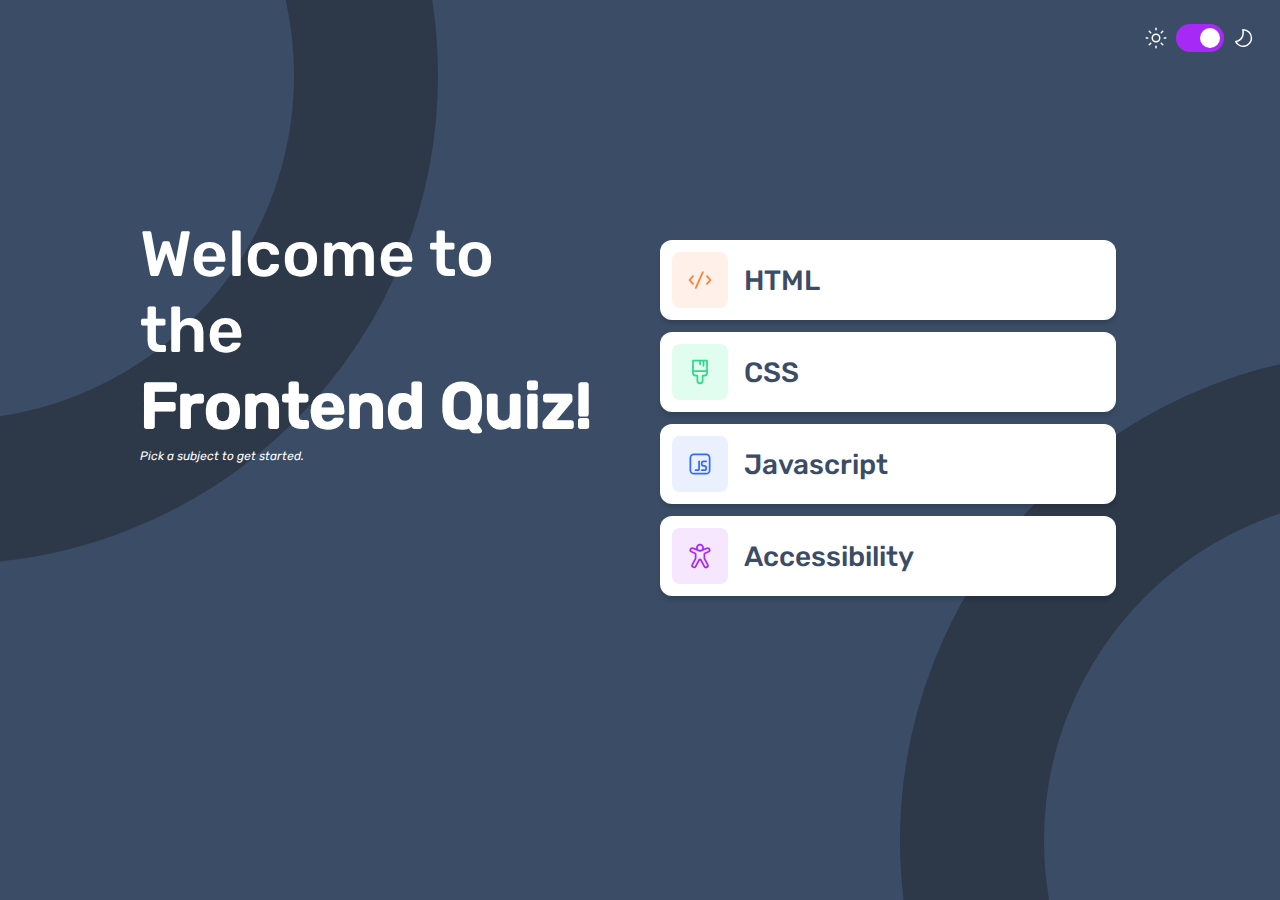
==== index.html @ f5e27ccb "refact: folder" ====
<!DOCTYPE html>
<html lang="en">
  <head>
    <meta charset="UTF-8" />
    <meta name="viewport" content="width=device-width, initial-scale=1.0" />

    <link
      rel="icon"
      type="image/png"
      sizes="32x32"
      href="./assets/images/favicon-32x32.png"
    />
    <link rel="stylesheet" href="./css/index.css" />
    <link rel="stylesheet" href="./css/header.css" />
    <link rel="stylesheet" href="./css/home.css" />
    <title>Quiz app</title>
  </head>
  <body>
    <div id="theme-bg" class="theme-bg">
      <header>
        <nav class="nav-container">
          <div class="header-right">
            <img id="sun" src="./assets/images/icon-sun-dark.svg" />
            <label class="switch">
              <input id="toggle-switch" type="checkbox" />
              <span class="slider round"></span>
            </label>
            <img id="moon" src="./assets/images/icon-moon-dark.svg" />
          </div>
        </nav>
      </header>
      <main>
        <div class="container">
          <div class="align-home-title">
            <h1 class="thin">
              Welcome to the <br /><strong>Frontend Quiz!</strong>
            </h1>
            <p class="body-s">Pick a subject to get started.</p>
          </div>
          <ul class="subject-container">
            <li>
              <button id="html">
                <div class="answer-option html-quiz">
                  <img
                    src="./assets/images/icon-html.svg"
                    style="width: 28px; height: 28px"
                  />
                </div>
                <h3>HTML</h3>
              </button>
            </li>
            <li>
              <button id="css">
                <div class="answer-option css-quiz">
                  <img
                    src="./assets/images/icon-css.svg"
                    style="width: 28px; height: 28px"
                  />
                </div>
                <h3>CSS</h3>
              </button>
            </li>
            <li>
              <button id="js">
                <div class="answer-option js-quiz">
                  <img
                    src="./assets/images/icon-js.svg"
                    style="width: 28px; height: 28px"
                  />
                </div>
                <h3>Javascript</h3>
              </button>
            </li>
            <li>
              <button id="accessibility">
                <div class="answer-option accessibility-quiz">
                  <img
                    src="./assets/images/icon-accessibility.svg"
                    style="width: 28px; height: 28px"
                  />
                </div>
                <h3>Accessibility</h3>
              </button>
            </li>
          </ul>
        </div>
      </main>
    </div>
    <script src="./js/home.js"></script>
    <script src="./js/theme.js"></script>
  </body>
</html>
---- css/index.css ----
:root {
  --purple: rgb(167, 41, 245);
  --light-purple: #f6e7ff;
  --primary-color: #313e51;
  --navy: #3b4d66;
  --grey-navy: #626c7f;
  --light-blush: #abc1e1;
  --light-gray: #f4f6fa;
  --pure-white: #ffffff;
  --bg: #f4f6fa;
  --green: #26d782;
  --red: #ee5454;
}

[data-theme="dark"] {
  --purple: rgb(167, 41, 245);
  --primary-color: #ffffff;
  --light-purple: #f6e7ff;
  --navy: #3b4d66;
  --grey-navy: #626c7f;
  --light-blush: #abc1e1;
  --light-gray: #f4f6fa;
  --bg: #3b4d66;
  --green: #26d782;
  --red: #ee5454;
}

* {
  margin: 0;
  padding: 0;
  outline: none;
}

/* Font Faces */

@font-face {
  font-family: "Rubik";
  src: url("/starter-code/assets/fonts/static/Rubik-Italic.ttf")
    format("truetype");
  font-weight: normal;
  font-style: italic;
  text-align: left;
}

@font-face {
  font-family: "Rubik";
  src: url("/starter-code/assets/fonts/static/Rubik-Regular.ttf")
    format("truetype");
  font-weight: normal;
  font-style: normal;
  text-align: left;
}

@font-face {
  font-family: "Rubik";
  src: url("/starter-code/assets/fonts/static/Rubik-Medium.ttf")
    format("truetype");
  font-weight: 500;
  font-style: normal;
  text-align: left;
}

/* End of Font Faces */

* {
  margin: 0;
  padding: 0;
  outline: none;
}

/* Typography */

.display {
  font-family: "Rubik", sans-serif;
  font-weight: 500;
  font-style: normal;
  font-size: 9rem;
  line-height: 6.25rem;
  color: var(--primary-color);
}

h1 {
  font-family: "Rubik", sans-serif;
  font-weight: 500;
  font-style: normal;
  font-size: 40px;
  color: var(--primary-color);
}

h1.regular {
  font-weight: 100;
  font-style: normal;
}

h2 {
  font-family: "Rubik", sans-serif;
  font-weight: 500;
  font-style: normal;
  font-size: 20px;
  color: var(--primary-color);
}

h2.thin {
  font-weight: 100;
  font-style: normal;
}

h3 {
  font-family: "Rubik", sans-serif;
  font-weight: 500;
  font-style: normal;
  font-size: 1.125rem;
  color: var(--primary-color);
}

.body-m {
  font-family: "Rubik", sans-serif;
  font-weight: normal;
  font-style: normal;
  font-size: 0.75rem;
  line-height: 1.5rem;
  color: var(--primary-color);
}

.body-s {
  font-family: "Rubik", sans-serif;
  font-weight: normal;
  font-style: italic;
  font-size: 0.75rem;
  line-height: 1.5rem;
  color: var(--primary-color);
}

/* End of Typography */

/* Buttons */

button {
  width: 100%;
  min-height: 56px;
  padding: 0.75rem;
  background-color: var(--purple);
  display: flex;
  justify-content: center;
  align-items: center;
  outline: none;
  transition-duration: 0.4s;
  border: none;
  border-radius: 12px;
}

button:hover {
  cursor: pointer;
  background-color: rgba(167, 41, 245, 0.5);
}

button h3 {
  color: var(--pure-white);
}

/* End of buttons */

/* List item */
li {
  list-style: none;
}

li button {
  display: flex;
  flex: 1;
  background-color: var(--pure-white);
  align-items: center;
  justify-content: flex-start;
  box-shadow: 0px 4px 4px rgba(0, 0, 0, 0.15);
  column-gap: 8px;
}

.answer-option {
  background-color: var(--light-gray);
  display: flex;
  justify-content: center;
  align-items: center;
  min-width: 40px;
  min-height: 40px;
  border-radius: 8px;
}

li button h3 {
  color: var(--navy);
}

li button:hover {
  background-color: var(--pure-white);
}

li button:hover:nth-child(0) {
  background-color: var(--light-purple);
}

.active {
  border: 3px solid var(--purple);
}

.answer-option-active {
  background-color: var(--purple);
}

.answer-option-active h3 {
  color: var(--pure-white);
}

.correct {
  border-color: var(--green);
}

.wrong {
  border-color: var(--red);
}

/* End of List items */

/* Switch toggle */

.switch {
  position: relative;
  display: inline-block;
  width: 3rem;
  height: 1.75rem;
}

.switch input {
  opacity: 0;
  width: 0;
  height: 0;
}

.slider {
  position: absolute;
  cursor: pointer;
  top: 0;
  left: 0;
  right: 0;
  bottom: 0;
  background-color: var(--purple);
  -webkit-transition: 0.4s;
  transition: 0.4s;
}

.slider:before {
  position: absolute;
  content: "";
  height: 20px;
  width: 20px;
  left: 4px;
  bottom: 4px;
  background-color: var(--pure-white);
  -webkit-transition: 0.4s;
  transition: 0.4s;
}

input:checked + .slider {
  background-color: var(--purple);
}

input:focus + .slider {
  box-shadow: 0 0 1px var(--purple);
}

input:checked + .slider:before {
  -webkit-transform: translateX(20px);
  -ms-transform: translateX(20px);
  transform: translateX(20px);
}

/* Rounded sliders */
.slider.round {
  border-radius: 34px;
}

.slider.round:before {
  border-radius: 50%;
}

/* End of Switch toggle */

/* Bg */
.theme-bg {
  background-color: var(--bg);
  background-image: url("../assets/images/pattern-background-mobile-dark.svg");
  background-repeat: no-repeat;
  height: 100dvh;
}

.icon-theme {
  color: #fff;
}

@media (min-width: 768px) {
  h1 {
    font-size: 64px;
  }
  h2 {
    font-size: 36px;
  }
  h3 {
    font-size: 28px;
  }
  button {
    min-height: 80px;
  }
  .answer-option {
    min-width: 56px;
    min-height: 56px;
  }
  li button {
    display: flex;
    flex: 1;
    background-color: var(--pure-white);
    align-items: center;
    justify-content: flex-start;
    box-shadow: 0px 4px 4px rgba(0, 0, 0, 0.15);
    column-gap: 16px;
  }
}
---- css/header.css ----
header {
  display: flex;
  flex: 1;
  padding: 24px;
}

.nav-container {
  display: flex;
  flex: 1;
  align-items: center;
  justify-content: space-between;
  width: 100%;
}

.header-left {
  display: flex;
  flex: 1;
  align-items: center;
}

.header-right {
  display: flex;
  flex: 1;
  align-items: center;
  justify-content: flex-end;
  column-gap: 8px;
}
---- css/home.css ----
.container {
  padding: 24px;
  display: flex;
  flex: 1;
  align-items: center;
  justify-content: center;
  flex-direction: column;
  row-gap: 40px;
}

.subject-container {
  padding: 24px;
  width: 100%;
  flex: 1;
  flex-direction: column;
  align-items: center;
  row-gap: 24px;
}

.align-home-title {
  align-self: flex-start;
}

.subject-container > * {
  margin-bottom: 12px;
}

.html-quiz {
  background-color: #fff1e9;
}
.css-quiz {
  background-color: #e0fdef;
}
.js-quiz {
  background-color: #ebf0ff;
}
.accessibility-quiz {
  background-color: #f6e7ff;
}

@media (min-width: 768px) {
  .container {
    padding: 64px;
  }
}

@media (min-width: 1024px) {
  .container {
    padding: 140px;
    flex: 1;
    flex-direction: row;
    align-items: flex-start;
    column-gap: 40px;
  }
  .align-home-title {
    display: inherit;
    flex: 1;
    width: 100%;
    flex-direction: column;
    align-self: flex-start;
  }
}
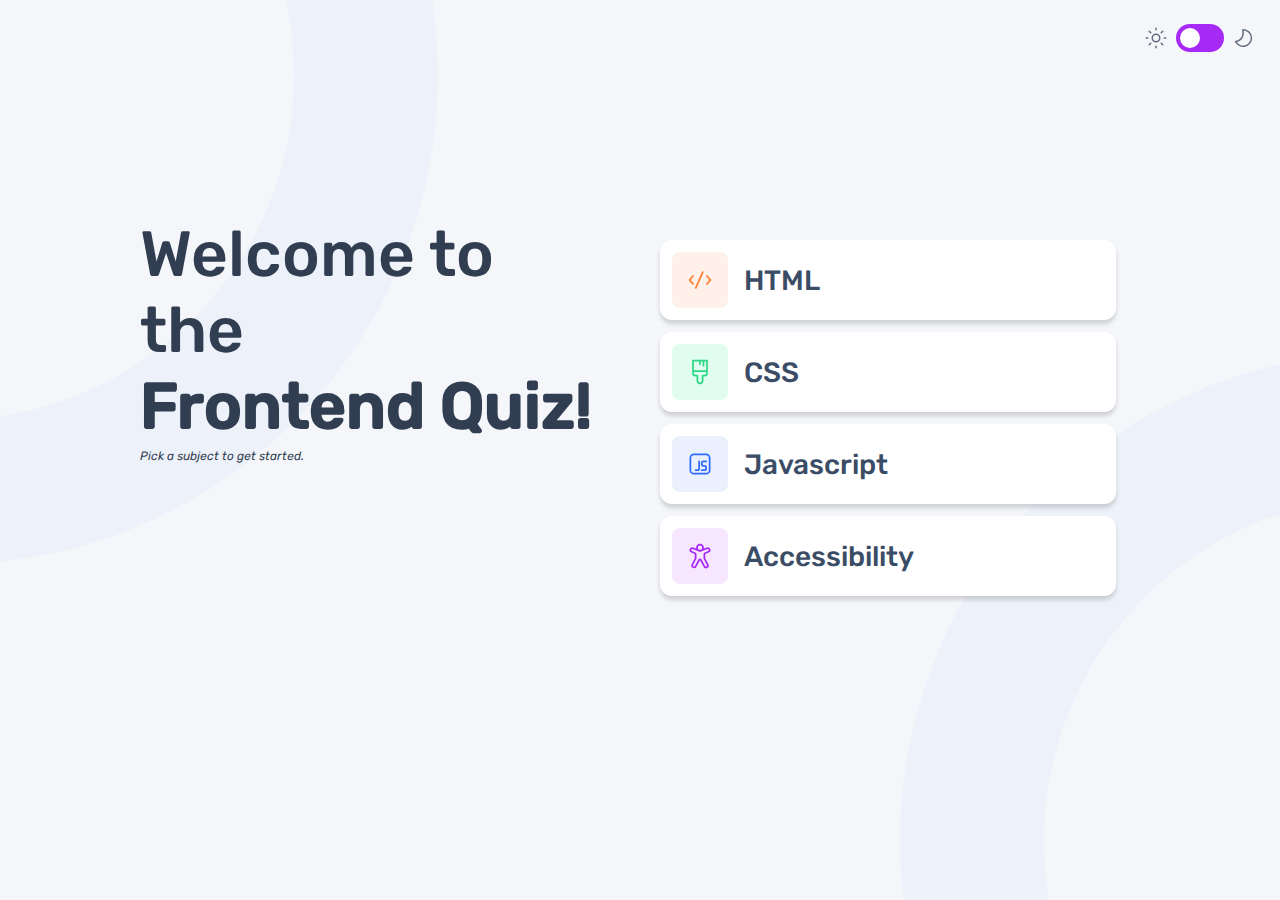
==== commit 3115c541: "feat: removing logs" ====
--- a/index.html
+++ b/index.html
@@ -10,9 +10,9 @@
       sizes="32x32"
       href="./assets/images/favicon-32x32.png"
     />
-    <link rel="stylesheet" href="./css/index.css" />
-    <link rel="stylesheet" href="./css/header.css" />
-    <link rel="stylesheet" href="./css/home.css" />
+    <link rel="stylesheet" href="/css/index.css" />
+    <link rel="stylesheet" href="/css/header.css" />
+    <link rel="stylesheet" href="/css/home.css" />
     <title>Quiz app</title>
   </head>
   <body>
@@ -20,12 +20,12 @@
       <header>
         <nav class="nav-container">
           <div class="header-right">
-            <img id="sun" src="./assets/images/icon-sun-dark.svg" />
+            <img id="sun" src="/assets/images/icon-sun-dark.svg" />
             <label class="switch">
               <input id="toggle-switch" type="checkbox" />
               <span class="slider round"></span>
             </label>
-            <img id="moon" src="./assets/images/icon-moon-dark.svg" />
+            <img id="moon" src="/assets/images/icon-moon-dark.svg" />
           </div>
         </nav>
       </header>
@@ -42,7 +42,7 @@
               <button id="html">
                 <div class="answer-option html-quiz">
                   <img
-                    src="./assets/images/icon-html.svg"
+                    src="/assets/images/icon-html.svg"
                     style="width: 28px; height: 28px"
                   />
                 </div>
@@ -53,7 +53,7 @@
               <button id="css">
                 <div class="answer-option css-quiz">
                   <img
-                    src="./assets/images/icon-css.svg"
+                    src="/assets/images/icon-css.svg"
                     style="width: 28px; height: 28px"
                   />
                 </div>
@@ -64,7 +64,7 @@
               <button id="js">
                 <div class="answer-option js-quiz">
                   <img
-                    src="./assets/images/icon-js.svg"
+                    src="/assets/images/icon-js.svg"
                     style="width: 28px; height: 28px"
                   />
                 </div>
@@ -75,7 +75,7 @@
               <button id="accessibility">
                 <div class="answer-option accessibility-quiz">
                   <img
-                    src="./assets/images/icon-accessibility.svg"
+                    src="/assets/images/icon-accessibility.svg"
                     style="width: 28px; height: 28px"
                   />
                 </div>
@@ -86,7 +86,7 @@
         </div>
       </main>
     </div>
-    <script src="./js/home.js"></script>
-    <script src="./js/theme.js"></script>
+    <script src="/js/home.js"></script>
+    <script src="/js/theme.js"></script>
   </body>
 </html>
--- a/css/index.css
+++ b/css/index.css
@@ -35,8 +35,7 @@
 
 @font-face {
   font-family: "Rubik";
-  src: url("/starter-code/assets/fonts/static/Rubik-Italic.ttf")
-    format("truetype");
+  src: url("/assets/fonts/static/Rubik-Italic.ttf") format("truetype");
   font-weight: normal;
   font-style: italic;
   text-align: left;
@@ -44,8 +43,7 @@
 
 @font-face {
   font-family: "Rubik";
-  src: url("/starter-code/assets/fonts/static/Rubik-Regular.ttf")
-    format("truetype");
+  src: url("/assets/fonts/static/Rubik-Regular.ttf") format("truetype");
   font-weight: normal;
   font-style: normal;
   text-align: left;
@@ -53,8 +51,7 @@
 
 @font-face {
   font-family: "Rubik";
-  src: url("/starter-code/assets/fonts/static/Rubik-Medium.ttf")
-    format("truetype");
+  src: url("/assets/fonts/static/Rubik-Medium.ttf") format("truetype");
   font-weight: 500;
   font-style: normal;
   text-align: left;
@@ -286,7 +283,7 @@
 /* Bg */
 .theme-bg {
   background-color: var(--bg);
-  background-image: url("../assets/images/pattern-background-mobile-dark.svg");
+  background-image: url("/assets/images/pattern-background-mobile-dark.svg");
   background-repeat: no-repeat;
   height: 100dvh;
 }
